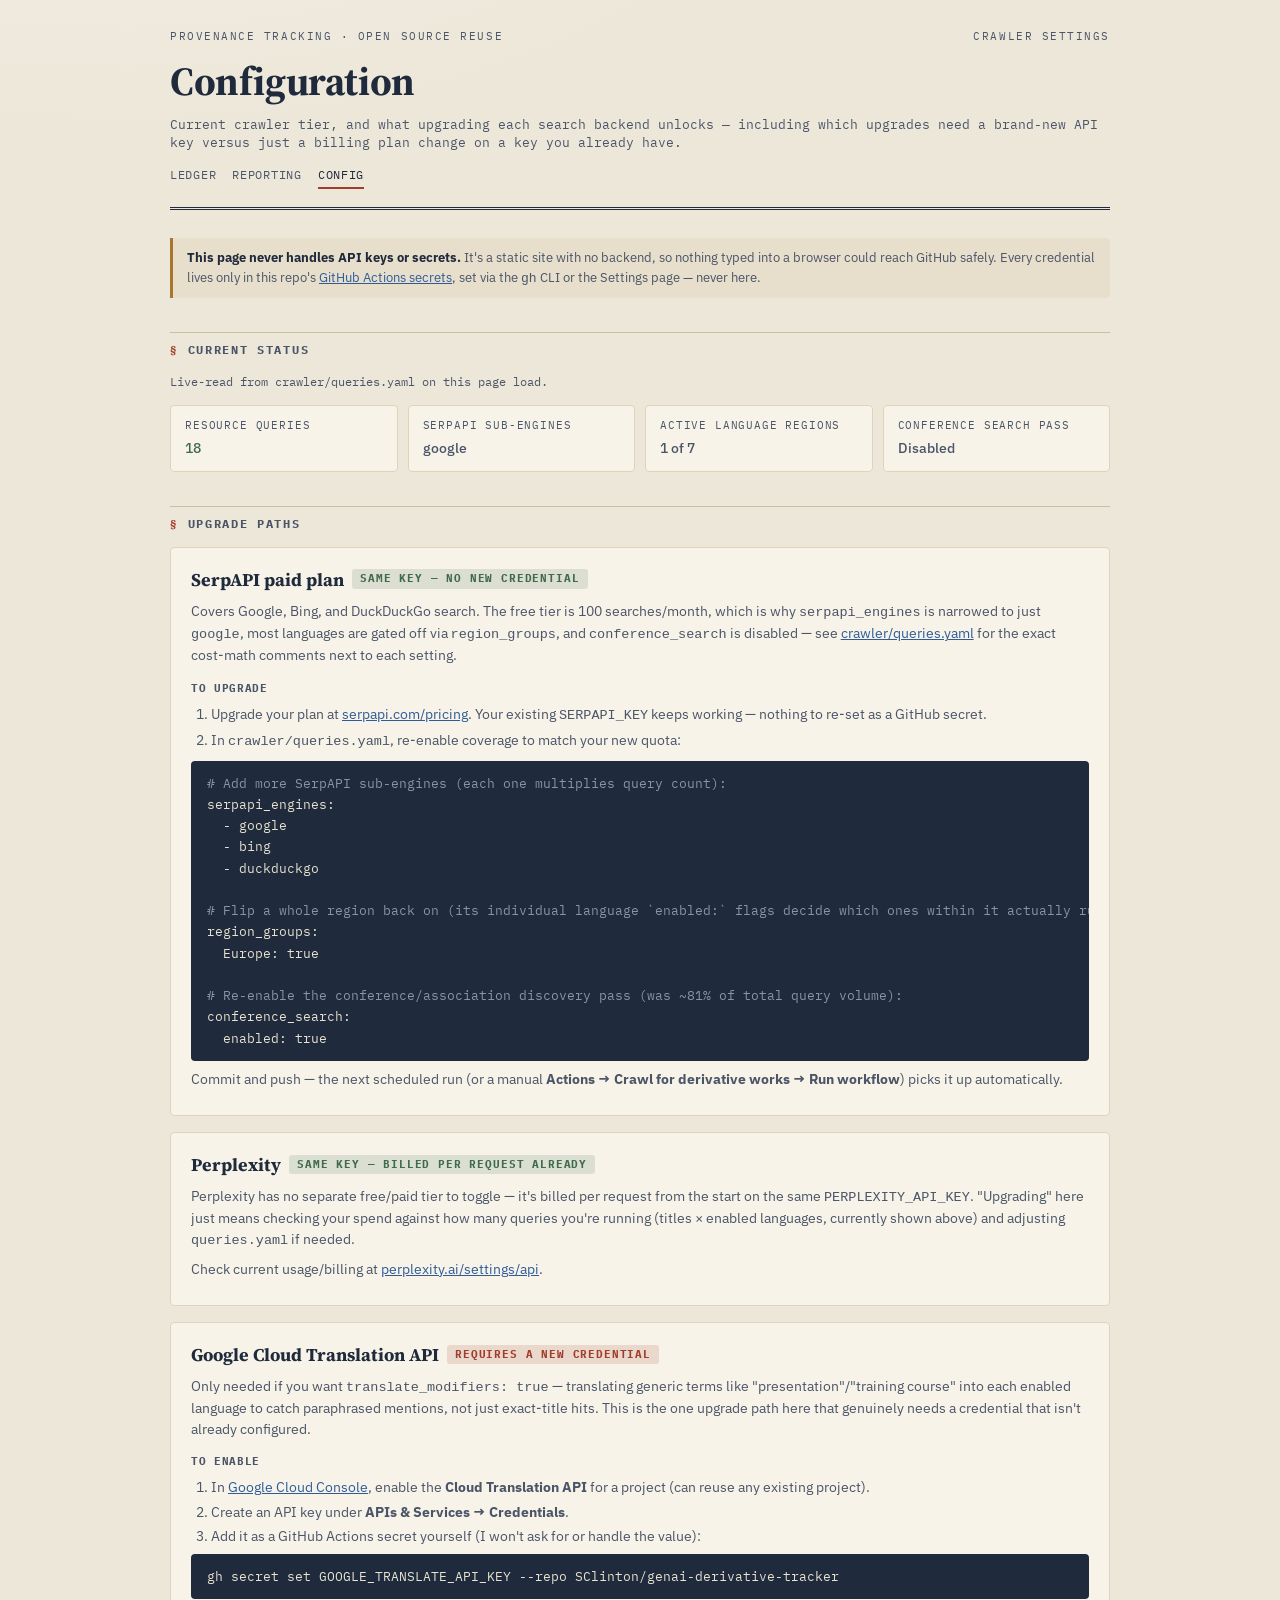
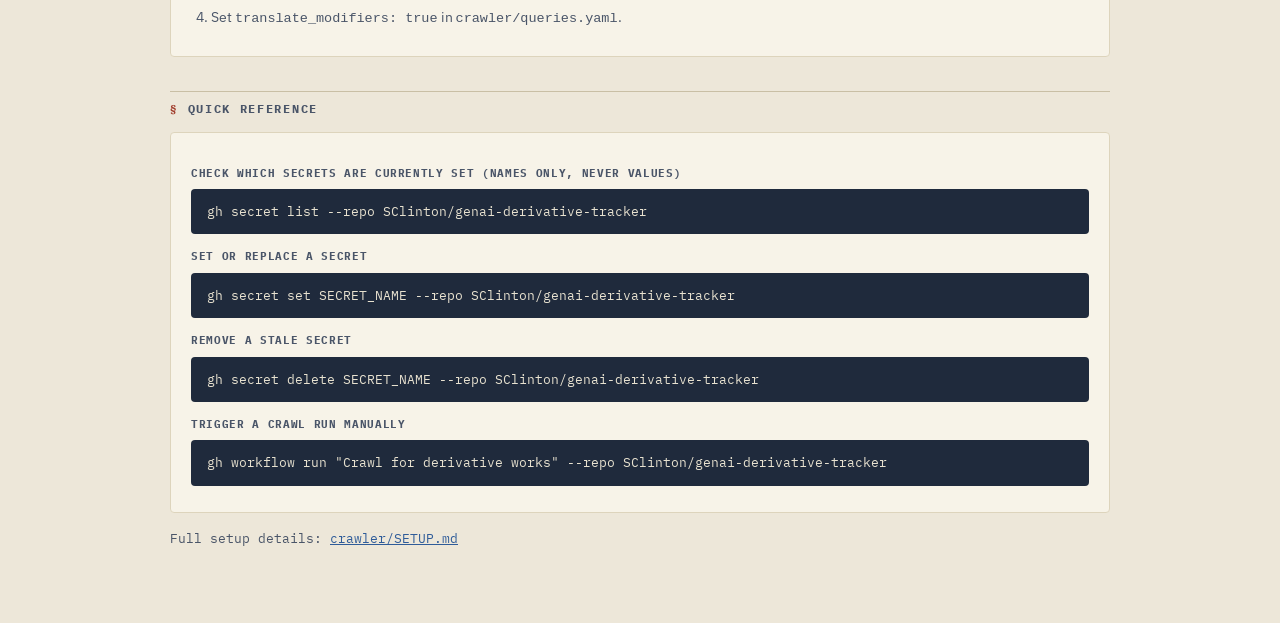
==== config.html @ 6adc6ac3 "Add a Config page: crawler tier status and paid-tier upgrade paths New config.html, linked from the " ====
<!DOCTYPE html>
<html lang="en">
<head>
<meta charset="UTF-8">
<meta name="viewport" content="width=device-width, initial-scale=1.0">
<title>GSP Derivative Works — Configuration</title>
<link rel="preconnect" href="https://fonts.googleapis.com">
<link href="https://fonts.googleapis.com/css2?family=Source+Serif+4:opsz,wght@8..60,400;8..60,600;8..60,700&family=IBM+Plex+Sans:wght@400;500;600&family=IBM+Plex+Mono:wght@400;500;600&display=swap" rel="stylesheet">
<link rel="stylesheet" href="styles.css">
</head>
<body>
<div class="wrap">

  <header class="masthead">
    <div class="masthead-top">
      <span class="case-label">Provenance Tracking &middot; Open Source Reuse</span>
      <span class="case-label">Crawler settings</span>
    </div>
    <h1>Configuration</h1>
    <div class="subtitle">Current crawler tier, and what upgrading each search backend unlocks &mdash; including which upgrades need a brand-new API key versus just a billing plan change on a key you already have.</div>
    <nav class="masthead-nav">
      <a href="index.html">Ledger</a>
      <a href="report.html">Reporting</a>
      <a href="config.html" class="active">Config</a>
    </nav>
  </header>

  <div class="notice">
    <b>This page never handles API keys or secrets.</b> It's a static site with no backend, so
    nothing typed into a browser could reach GitHub safely. Every credential lives only in this
    repo's <a href="https://github.com/SClinton/genai-derivative-tracker/settings/secrets/actions" target="_blank" rel="noopener">GitHub Actions secrets</a>,
    set via the <code>gh</code> CLI or the Settings page &mdash; never here.
  </div>

  <h2 class="section">Current status</h2>
  <div class="count-line" id="statusLine">Reading crawler/queries.yaml&hellip;</div>
  <div class="status-grid" id="statusGrid"></div>

  <h2 class="section">Upgrade paths</h2>

  <div class="upgrade-card">
    <h3>SerpAPI paid plan <span class="badge same-key">Same key &mdash; no new credential</span></h3>
    <p>
      Covers Google, Bing, and DuckDuckGo search. The free tier is 100 searches/month, which is
      why <code>serpapi_engines</code> is narrowed to just <code>google</code>, most languages are
      gated off via <code>region_groups</code>, and <code>conference_search</code> is disabled &mdash;
      see <a href="https://github.com/SClinton/genai-derivative-tracker/blob/main/crawler/queries.yaml" target="_blank" rel="noopener">crawler/queries.yaml</a>
      for the exact cost-math comments next to each setting.
    </p>
    <h4>To upgrade</h4>
    <ol>
      <li>Upgrade your plan at <a href="https://serpapi.com/pricing" target="_blank" rel="noopener">serpapi.com/pricing</a>. Your existing <code>SERPAPI_KEY</code> keeps working &mdash; nothing to re-set as a GitHub secret.</li>
      <li>In <code>crawler/queries.yaml</code>, re-enable coverage to match your new quota:</li>
    </ol>
    <div class="code-block"><span class="comment"># Add more SerpAPI sub-engines (each one multiplies query count):</span>
serpapi_engines:
  - google
  - bing
  - duckduckgo

<span class="comment"># Flip a whole region back on (its individual language `enabled:` flags decide which ones within it actually run):</span>
region_groups:
  Europe: true

<span class="comment"># Re-enable the conference/association discovery pass (was ~81% of total query volume):</span>
conference_search:
  enabled: true</div>
    <p>Commit and push &mdash; the next scheduled run (or a manual <b>Actions → Crawl for derivative works → Run workflow</b>) picks it up automatically.</p>
  </div>

  <div class="upgrade-card">
    <h3>Perplexity <span class="badge same-key">Same key &mdash; billed per request already</span></h3>
    <p>
      Perplexity has no separate free/paid tier to toggle &mdash; it's billed per request from the
      start on the same <code>PERPLEXITY_API_KEY</code>. "Upgrading" here just means checking your
      spend against how many queries you're running (titles &times; enabled languages, currently
      shown above) and adjusting <code>queries.yaml</code> if needed.
    </p>
    <p>Check current usage/billing at <a href="https://www.perplexity.ai/settings/api" target="_blank" rel="noopener">perplexity.ai/settings/api</a>.</p>
  </div>

  <div class="upgrade-card">
    <h3>Google Cloud Translation API <span class="badge new-cred">Requires a new credential</span></h3>
    <p>
      Only needed if you want <code>translate_modifiers: true</code> &mdash; translating generic
      terms like "presentation"/"training course" into each enabled language to catch paraphrased
      mentions, not just exact-title hits. This is the one upgrade path here that genuinely needs
      a credential that isn't already configured.
    </p>
    <h4>To enable</h4>
    <ol>
      <li>In <a href="https://console.cloud.google.com/" target="_blank" rel="noopener">Google Cloud Console</a>, enable the <b>Cloud Translation API</b> for a project (can reuse any existing project).</li>
      <li>Create an API key under <b>APIs &amp; Services &rarr; Credentials</b>.</li>
      <li>Add it as a GitHub Actions secret yourself (I won't ask for or handle the value):</li>
    </ol>
    <div class="code-block">gh secret set GOOGLE_TRANSLATE_API_KEY --repo SClinton/genai-derivative-tracker</div>
    <ol start="4">
      <li>Set <code>translate_modifiers: true</code> in <code>crawler/queries.yaml</code>.</li>
    </ol>
  </div>

  <h2 class="section">Quick reference</h2>
  <div class="upgrade-card">
    <h4>Check which secrets are currently set (names only, never values)</h4>
    <div class="code-block">gh secret list --repo SClinton/genai-derivative-tracker</div>
    <h4>Set or replace a secret</h4>
    <div class="code-block">gh secret set SECRET_NAME --repo SClinton/genai-derivative-tracker</div>
    <h4>Remove a stale secret</h4>
    <div class="code-block">gh secret delete SECRET_NAME --repo SClinton/genai-derivative-tracker</div>
    <h4>Trigger a crawl run manually</h4>
    <div class="code-block">gh workflow run "Crawl for derivative works" --repo SClinton/genai-derivative-tracker</div>
  </div>

  <p class="subtitle">Full setup details: <a href="https://github.com/SClinton/genai-derivative-tracker/blob/main/crawler/SETUP.md" target="_blank" rel="noopener">crawler/SETUP.md</a></p>

</div>

<script>
(function(){
  const statusLine = document.getElementById('statusLine');
  const statusGrid = document.getElementById('statusGrid');

  function item(label, value, on){
    return `<div class="status-item"><div class="label">${label}</div><div class="value ${on ? 'on' : 'off'}">${value}</div></div>`;
  }

  fetch('crawler/queries.yaml', { cache: 'no-store' })
    .then(res => { if(!res.ok) throw new Error('not found'); return res.text(); })
    .then(text => {
      // Lightweight targeted parsing (not a full YAML parser) -- this file's
      // structure is authored by this same project, so a few regexes over
      // known blocks is simpler and more transparent than a YAML dependency.
      // Falls back to a plain message below if any pattern isn't found.
      const engMatch = text.match(/serpapi_engines:\s*\n((?:\s*-\s*\S+\s*\n)+)/);
      const engines = engMatch ? [...engMatch[1].matchAll(/-\s*(\S+)/g)].map(m => m[1]) : null;

      const confMatch = text.match(/conference_search:\s*\n\s*enabled:\s*(true|false)/);
      const confEnabled = confMatch ? confMatch[1] === 'true' : null;

      const regionBlockMatch = text.match(/region_groups:\s*\n((?:[ \t]*(?:"[^"]+"|[\w ]+):[ \t]*(?:true|false)[ \t]*\n)+)/);
      let regions = null;
      if(regionBlockMatch){
        regions = [...regionBlockMatch[1].matchAll(/(?:"([^"]+)"|([\w ]+?)):\s*(true|false)/g)]
          .map(m => ({ name: (m[1] || m[2]).trim(), on: m[3] === 'true' }));
      }

      const queriesBlockMatch = text.match(/\nqueries:\s*\n([\s\S]*?)\n(?:#[- ]|excluded_domains:)/);
      const queryCount = queriesBlockMatch
        ? (queriesBlockMatch[1].match(/^\s*-\s*"/gm) || []).length
        : null;

      if(!engines && confEnabled === null && !regions && queryCount === null){
        throw new Error('no recognizable config blocks found');
      }

      const activeRegions = regions ? regions.filter(r => r.on).length : null;
      const totalRegions = regions ? regions.length : null;

      statusLine.textContent = 'Live-read from crawler/queries.yaml on this page load.';
      statusGrid.innerHTML = [
        queryCount !== null ? item('Resource queries', queryCount, true) : '',
        engines ? item('SerpAPI sub-engines', engines.join(', '), engines.length > 1) : '',
        regions ? item('Active language regions', `${activeRegions} of ${totalRegions}`, activeRegions > 1) : '',
        confEnabled !== null ? item('Conference search pass', confEnabled ? 'Enabled' : 'Disabled', confEnabled) : '',
      ].join('');
    })
    .catch(() => {
      statusLine.innerHTML = 'Could not read live status &mdash; check <a href="https://github.com/SClinton/genai-derivative-tracker/blob/main/crawler/queries.yaml" target="_blank" rel="noopener">crawler/queries.yaml</a> directly.';
      statusGrid.innerHTML = '';
    });
})();
</script>
</body>
</html>
---- styles.css ----
:root{
  --paper: #EDE7D9;
  --card: #F7F3E8;
  --card-edge: #DDD4BC;
  --ink: #1F2A3C;
  --ink-soft: #4A5568;
  --rule: #C9BFA5;
  --stamp-red: #A13D2C;
  --stamp-green: #3F6B4C;
  --stamp-amber: #A9762F;
  --focus: #2F5C99;
}
*{ box-sizing: border-box; }
body{
  margin:0;
  background:
    radial-gradient(1200px 600px at 10% -10%, rgba(255,255,255,0.35), transparent 60%),
    var(--paper);
  color: var(--ink);
  font-family: 'IBM Plex Sans', sans-serif;
  line-height: 1.5;
}
::selection{ background: var(--stamp-amber); color: var(--card); }

a{ color: var(--focus); }

.wrap{ max-width: 980px; margin: 0 auto; padding: 28px 20px 80px; }

/* Masthead */
header.masthead{
  border-bottom: 3px double var(--ink);
  padding-bottom: 18px;
  margin-bottom: 28px;
}
.masthead-top{
  display:flex; justify-content:space-between; align-items:baseline; flex-wrap:wrap; gap:8px;
}
.case-label{
  font-family:'IBM Plex Mono', monospace;
  font-size: 11px; letter-spacing: 0.14em; text-transform: uppercase;
  color: var(--ink-soft);
}
h1{
  font-family:'Source Serif 4', serif;
  font-weight: 700;
  font-size: clamp(28px, 4vw, 40px);
  margin: 6px 0 4px;
  letter-spacing: -0.01em;
}
.subtitle{
  font-family:'IBM Plex Mono', monospace;
  font-size: 12.5px;
  color: var(--ink-soft);
}
.subtitle b{ color: var(--ink); }

.masthead-nav{
  display:flex; gap: 16px; margin-top: 14px;
  font-family:'IBM Plex Mono', monospace; font-size: 12px; letter-spacing: 0.06em; text-transform: uppercase;
}
.masthead-nav a{ color: var(--ink-soft); text-decoration: none; padding-bottom: 3px; border-bottom: 2px solid transparent; }
.masthead-nav a:hover{ color: var(--ink); }
.masthead-nav a.active{ color: var(--ink); border-bottom-color: var(--stamp-red); }

/* Stat tallies */
.tallies{
  display:grid; grid-template-columns: repeat(auto-fit, minmax(120px,1fr));
  gap: 12px; margin: 22px 0 30px;
}
.tally{
  background: var(--card);
  border: 1px solid var(--card-edge);
  border-radius: 3px;
  padding: 12px 14px;
  position: relative;
}
.tally .n{
  font-family:'IBM Plex Mono', monospace;
  font-size: 26px; font-weight: 600;
}
.tally .l{
  font-size: 11px; letter-spacing: 0.08em; text-transform: uppercase;
  color: var(--ink-soft); margin-top: 2px;
}

/* Section headers */
h2.section{
  font-family:'IBM Plex Mono', monospace;
  font-size: 12px; letter-spacing: 0.14em; text-transform: uppercase;
  color: var(--ink-soft);
  border-top: 1px solid var(--rule);
  padding-top: 8px;
  margin: 34px 0 14px;
  display:flex; align-items:center; gap: 10px;
}
h2.section::before{ content: "§"; color: var(--stamp-red); font-family: 'Source Serif 4', serif; font-weight:700; }

/* New entry card */
.entry-form{
  background: var(--card);
  border: 1px solid var(--card-edge);
  border-radius: 4px;
  padding: 20px;
}
.grid2{ display:grid; grid-template-columns: 1fr 1fr; gap: 14px; }
@media (max-width: 640px){ .grid2{ grid-template-columns: 1fr; } }
.field{ margin-bottom: 14px; }
.field label{
  display:block; font-size: 11px; letter-spacing:0.08em; text-transform:uppercase;
  color: var(--ink-soft); margin-bottom: 5px;
}
input, select, textarea{
  width: 100%;
  font-family:'IBM Plex Sans', sans-serif;
  font-size: 14px;
  padding: 9px 10px;
  border: 1px solid var(--rule);
  border-radius: 3px;
  background: #FFFDF8;
  color: var(--ink);
}
textarea{ resize: vertical; min-height: 56px; }
input:focus, select:focus, textarea:focus{
  outline: 2px solid var(--focus); outline-offset: 1px; border-color: var(--focus);
}
.btn{
  font-family:'IBM Plex Mono', monospace;
  font-size: 12.5px; letter-spacing: 0.06em; text-transform: uppercase;
  padding: 10px 18px;
  border-radius: 3px;
  border: 1px solid var(--ink);
  background: var(--ink);
  color: var(--card);
  cursor: pointer;
}
.btn:hover{ background: #33425c; }
.btn.secondary{
  background: transparent; color: var(--ink); border-color: var(--rule);
}
.btn.secondary:hover{ border-color: var(--ink); }
.btn.danger{ border-color: var(--stamp-red); color: var(--stamp-red); background: transparent; }
.btn.danger:hover{ background: var(--stamp-red); color: var(--card); }
.btn:focus-visible{ outline: 3px solid var(--focus); outline-offset: 2px; }

.form-actions{ display:flex; gap: 10px; justify-content:flex-end; margin-top: 6px; }

/* Toolbar */
.toolbar{
  display:flex; gap: 10px; flex-wrap: wrap; align-items: center;
  margin-bottom: 16px;
}
.toolbar input[type=text]{ flex: 1; min-width: 180px; }
.toolbar select{ width: auto; }
.count-line{
  font-family:'IBM Plex Mono', monospace; font-size: 12px; color: var(--ink-soft);
  margin-bottom: 14px;
}

/* Ledger entries */
.ledger{ display: flex; flex-direction: column; gap: 12px; }
.card{
  background: var(--card);
  border: 1px solid var(--card-edge);
  border-radius: 4px;
  padding: 16px 18px;
  position: relative;
}
.card-top{ display:flex; justify-content:space-between; align-items:flex-start; gap: 12px; flex-wrap: wrap;}
.card-id{
  font-family:'IBM Plex Mono', monospace; font-size: 11px; color: var(--ink-soft);
  letter-spacing: 0.06em;
}
.card-title{
  font-family:'Source Serif 4', serif; font-weight: 600; font-size: 18px;
  margin: 3px 0 6px;
}
.meta-row{
  display:flex; flex-wrap: wrap; gap: 8px 16px;
  font-size: 12.5px; color: var(--ink-soft);
  margin-bottom: 8px;
}
.meta-row span b{ color: var(--ink); font-weight: 500; }
.notes{ font-size: 13.5px; color: var(--ink); margin-top: 6px; }
.card-actions{ display:flex; gap: 8px; margin-top: 12px; }
.card-actions .btn{ padding: 6px 12px; font-size: 11px; }

.stamp{
  font-family:'IBM Plex Mono', monospace;
  font-size: 10.5px; font-weight: 600; letter-spacing: 0.1em; text-transform: uppercase;
  padding: 4px 10px;
  border: 2px solid currentColor;
  border-radius: 3px;
  transform: rotate(-2deg);
  display: inline-block;
  white-space: nowrap;
}
.stamp.attributed{ color: var(--stamp-green); }
.stamp.unattributed{ color: var(--stamp-red); }
.stamp.unclear{ color: var(--stamp-amber); }

.type-tag{
  font-family:'IBM Plex Mono', monospace; font-size: 11px;
  background: var(--paper); border: 1px solid var(--rule);
  padding: 2px 8px; border-radius: 10px; color: var(--ink-soft);
}

.card.candidate{ border-style: dashed; border-color: var(--stamp-amber); }
.candidate-tag{
  font-family:'IBM Plex Mono', monospace; font-size: 10.5px; letter-spacing: 0.08em; text-transform: uppercase;
  color: var(--stamp-amber); border: 1px solid var(--stamp-amber); border-radius: 10px;
  padding: 2px 8px;
}
.snippet{ font-size: 13px; color: var(--ink-soft); margin-top: 6px; font-style: italic; }

.empty{
  text-align:center; padding: 50px 20px; color: var(--ink-soft);
  border: 1px dashed var(--rule); border-radius: 4px;
}
.empty .big{ font-family:'Source Serif 4', serif; font-size: 20px; color: var(--ink); margin-bottom: 6px;}

footer.util{
  margin-top: 40px; padding-top: 16px; border-top: 1px solid var(--rule);
  display:flex; justify-content: space-between; flex-wrap:wrap; gap: 10px;
  font-family:'IBM Plex Mono', monospace; font-size: 11px; color: var(--ink-soft);
}
footer.util .btn{ padding: 6px 12px; font-size: 11px; }

/* --- Report page --- */

.date-range{
  display:flex; gap: 14px; flex-wrap: wrap; align-items: flex-end;
  background: var(--card); border: 1px solid var(--card-edge); border-radius: 4px;
  padding: 16px 18px; margin-bottom: 22px;
}
.date-range .field{ margin-bottom: 0; min-width: 160px; }
.date-range .presets{ display:flex; gap: 6px; flex-wrap: wrap; margin-left: auto; align-self: center; }
.date-range .presets .btn{ padding: 7px 12px; font-size: 11px; }

.channel-report{
  background: var(--card); border: 1px solid var(--card-edge); border-radius: 4px;
  padding: 18px 20px; margin-bottom: 10px;
}
.channel-row{
  display:grid; grid-template-columns: 160px 1fr 48px; align-items:center; gap: 12px;
  padding: 8px 0; border-bottom: 1px solid var(--rule);
}
.channel-row:last-child{ border-bottom: none; }
.channel-name{
  font-family:'IBM Plex Mono', monospace; font-size: 12.5px; color: var(--ink);
  white-space: nowrap; overflow: hidden; text-overflow: ellipsis;
}
.channel-bar-track{ background: var(--paper); border-radius: 3px; height: 14px; overflow: hidden; }
.channel-bar-fill{ background: var(--stamp-red); height: 100%; border-radius: 3px 0 0 3px; }
.channel-count{
  font-family:'IBM Plex Mono', monospace; font-size: 13px; font-weight: 600; text-align: right;
}

.report-table-wrap{
  background: var(--card); border: 1px solid var(--card-edge); border-radius: 4px;
  overflow-x: auto;
}
table.report-table{
  width: 100%; border-collapse: collapse; font-size: 13.5px; min-width: 640px;
}
table.report-table th, table.report-table td{
  text-align: left; padding: 10px 14px; border-bottom: 1px solid var(--rule);
  vertical-align: top;
}
table.report-table th{
  font-family:'IBM Plex Mono', monospace; font-size: 11px; letter-spacing: 0.06em; text-transform: uppercase;
  color: var(--ink-soft); background: var(--paper); position: sticky; top: 0;
  cursor: pointer; user-select: none; white-space: nowrap;
}
table.report-table th:hover{ color: var(--ink); }
table.report-table th.sorted::after{ content: " " attr(data-dir); color: var(--stamp-red); }
table.report-table tbody tr:hover{ background: rgba(169,118,47,0.06); }
table.report-table tbody tr:last-child td{ border-bottom: none; }
table.report-table td.title-cell{ font-weight: 500; max-width: 280px; }
table.report-table td.link-cell a{ font-family:'IBM Plex Mono', monospace; font-size: 12px; }

/* Config page */
.upgrade-card{
  background: var(--card); border: 1px solid var(--card-edge); border-radius: 4px;
  padding: 18px 20px; margin-bottom: 16px;
}
.upgrade-card h3{
  font-family:'Source Serif 4', serif; font-size: 18px; margin: 0 0 4px; display:flex; align-items:center; flex-wrap:wrap; gap:8px;
}
.badge{
  display:inline-block; font-family:'IBM Plex Mono', monospace; font-size: 10.5px;
  letter-spacing: 0.08em; text-transform: uppercase; padding: 2px 8px; border-radius: 3px;
}
.badge.same-key{ background: rgba(63,107,76,0.15); color: var(--stamp-green); }
.badge.new-cred{ background: rgba(161,61,44,0.15); color: var(--stamp-red); }
.upgrade-card > p{ font-size: 13.5px; color: var(--ink-soft); margin: 8px 0; }
.upgrade-card ol, .upgrade-card ul{ font-size: 13.5px; color: var(--ink-soft); padding-left: 20px; margin: 8px 0; }
.upgrade-card ol li, .upgrade-card ul li{ margin-bottom: 4px; }
.upgrade-card h4{ font-family:'IBM Plex Mono', monospace; font-size: 11px; letter-spacing:0.06em; text-transform:uppercase; color: var(--ink-soft); margin: 14px 0 4px; }

.code-block{
  background: var(--ink); color: #E8E2D0; font-family:'IBM Plex Mono', monospace;
  font-size: 12.5px; padding: 12px 16px; border-radius: 4px; overflow-x: auto;
  margin: 8px 0; line-height: 1.7; white-space: pre;
}
.code-block .comment{ color: #8A94A8; }

.status-grid{
  display:grid; grid-template-columns: repeat(auto-fit, minmax(190px, 1fr)); gap: 10px;
  margin-bottom: 8px;
}
.status-item{
  background: var(--card); border: 1px solid var(--card-edge); border-radius: 4px;
  padding: 12px 14px;
}
.status-item .label{
  font-family:'IBM Plex Mono', monospace; font-size: 10.5px; letter-spacing: 0.08em;
  text-transform: uppercase; color: var(--ink-soft); margin-bottom: 4px;
}
.status-item .value{ font-size: 14px; font-weight: 500; }
.status-item .value.on{ color: var(--stamp-green); }
.status-item .value.off{ color: var(--ink-soft); }

.notice{
  border-left: 3px solid var(--stamp-amber); background: rgba(169,118,47,0.08);
  padding: 10px 14px; font-size: 13px; color: var(--ink-soft); margin-bottom: 20px; border-radius: 0 4px 4px 0;
}
.notice b{ color: var(--ink); }

@media (prefers-reduced-motion: reduce){ *{ transition: none !important; } }
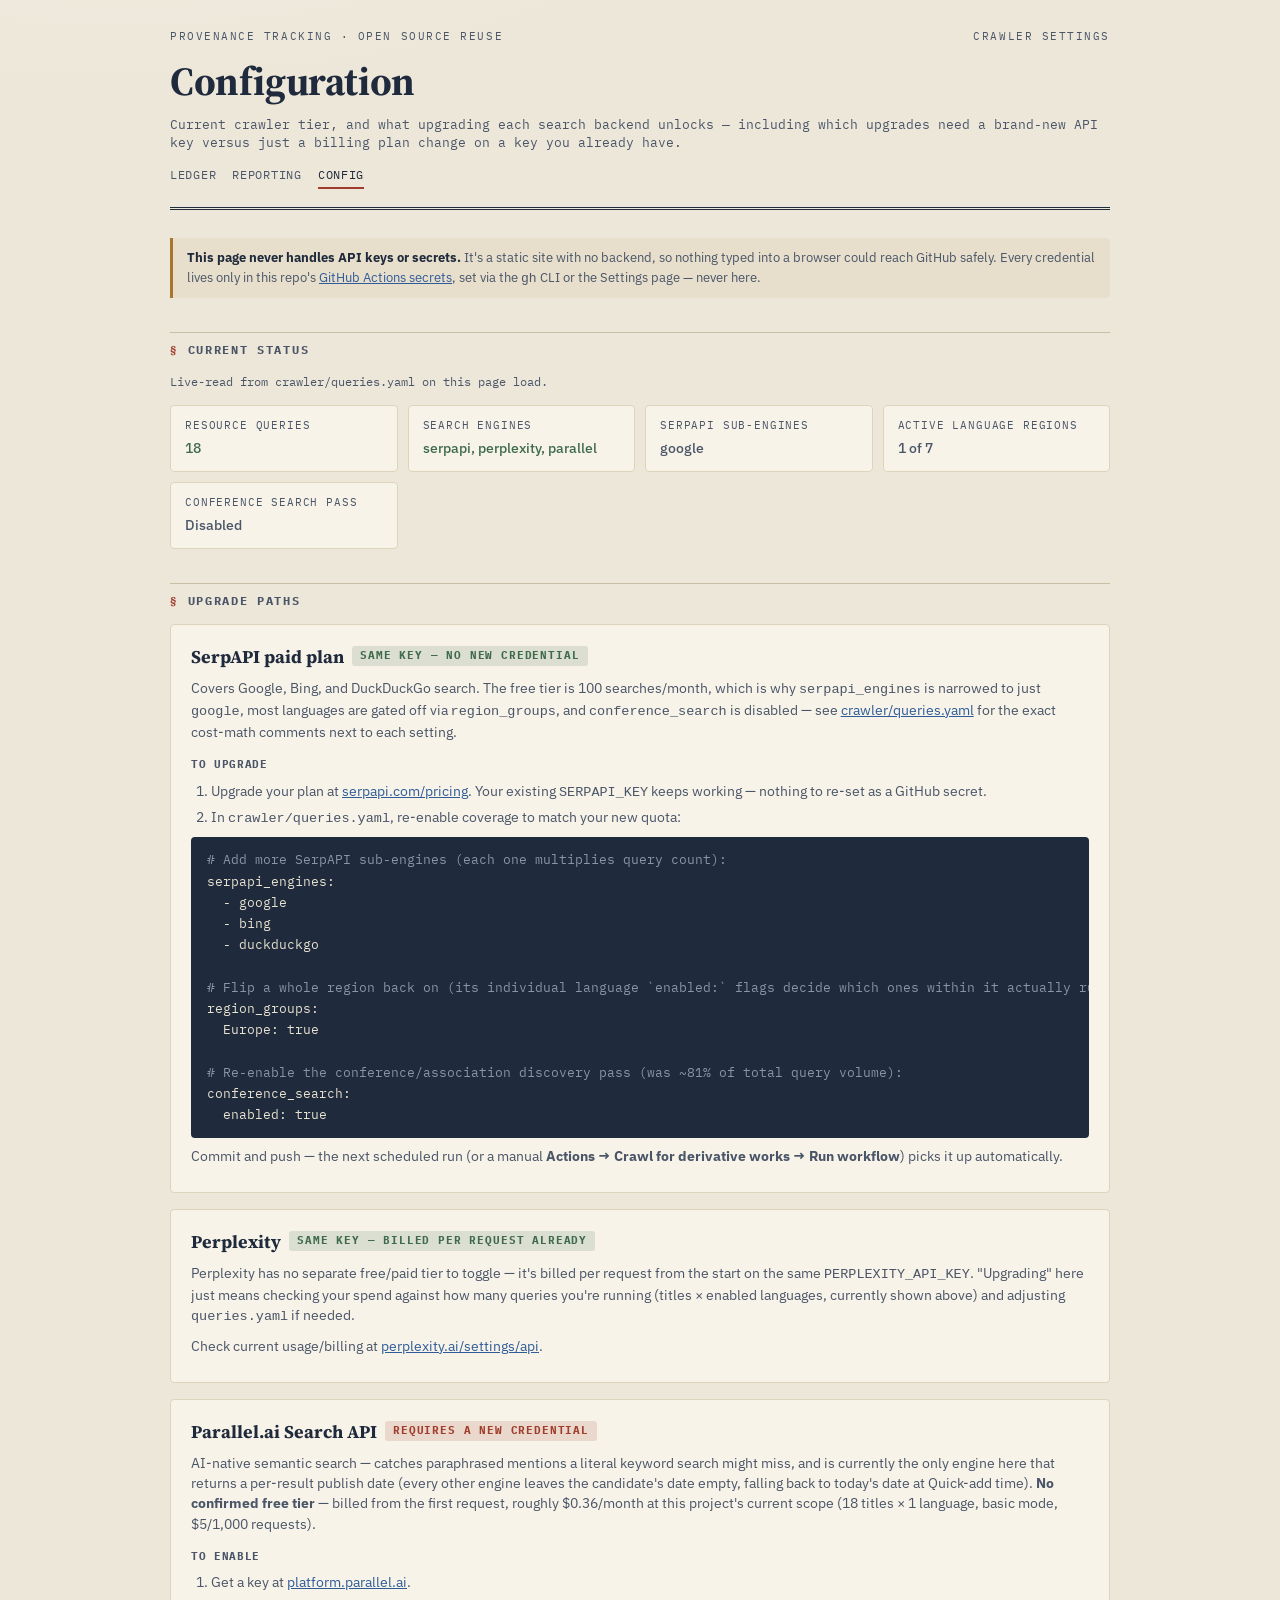
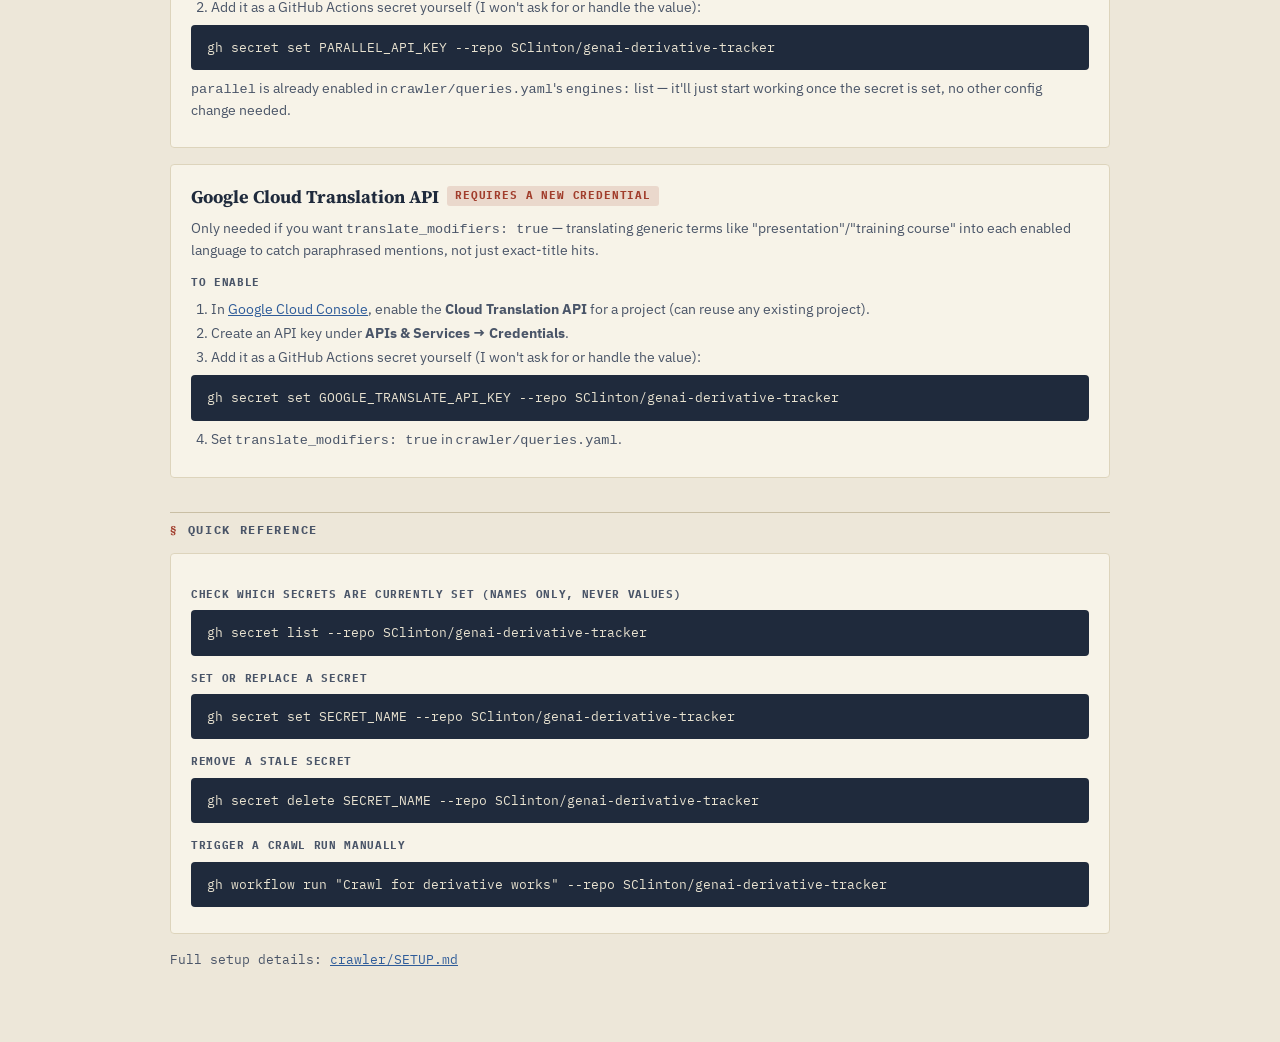
==== commit f60f8235: "Add Parallel.ai search engine; wire up real publish dates New crawler/engines.py search_parallel(), " ====
--- a/config.html
+++ b/config.html
@@ -80,12 +80,30 @@
   </div>
 
   <div class="upgrade-card">
+    <h3>Parallel.ai Search API <span class="badge new-cred">Requires a new credential</span></h3>
+    <p>
+      AI-native semantic search &mdash; catches paraphrased mentions a literal keyword search
+      might miss, and is currently the only engine here that returns a per-result publish date
+      (every other engine leaves the candidate's date empty, falling back to today's date at
+      Quick-add time). <b>No confirmed free tier</b> &mdash; billed from the first request,
+      roughly $0.36/month at this project's current scope (18 titles &times; 1 language, basic
+      mode, $5/1,000 requests).
+    </p>
+    <h4>To enable</h4>
+    <ol>
+      <li>Get a key at <a href="https://platform.parallel.ai" target="_blank" rel="noopener">platform.parallel.ai</a>.</li>
+      <li>Add it as a GitHub Actions secret yourself (I won't ask for or handle the value):</li>
+    </ol>
+    <div class="code-block">gh secret set PARALLEL_API_KEY --repo SClinton/genai-derivative-tracker</div>
+    <p><code>parallel</code> is already enabled in <code>crawler/queries.yaml</code>'s <code>engines:</code> list &mdash; it'll just start working once the secret is set, no other config change needed.</p>
+  </div>
+
+  <div class="upgrade-card">
     <h3>Google Cloud Translation API <span class="badge new-cred">Requires a new credential</span></h3>
     <p>
       Only needed if you want <code>translate_modifiers: true</code> &mdash; translating generic
       terms like "presentation"/"training course" into each enabled language to catch paraphrased
-      mentions, not just exact-title hits. This is the one upgrade path here that genuinely needs
-      a credential that isn't already configured.
+      mentions, not just exact-title hits.
     </p>
     <h4>To enable</h4>
     <ol>
@@ -131,7 +149,14 @@
       // structure is authored by this same project, so a few regexes over
       // known blocks is simpler and more transparent than a YAML dependency.
       // Falls back to a plain message below if any pattern isn't found.
-      const engMatch = text.match(/serpapi_engines:\s*\n((?:\s*-\s*\S+\s*\n)+)/);
+      // Anchored to column 0 (^ + m flag) since conference_search/
+      // video_search/training_platform_search each have their own INDENTED
+      // engines:/serpapi_engines: keys -- an unanchored match could grab
+      // one of those instead of the real top-level list.
+      const topEnginesMatch = text.match(/^engines:\s*\n((?:\s*-\s*\S+\s*\n)+)/m);
+      const topEngines = topEnginesMatch ? [...topEnginesMatch[1].matchAll(/-\s*(\S+)/g)].map(m => m[1]) : null;
+
+      const engMatch = text.match(/^serpapi_engines:\s*\n((?:\s*-\s*\S+\s*\n)+)/m);
       const engines = engMatch ? [...engMatch[1].matchAll(/-\s*(\S+)/g)].map(m => m[1]) : null;
 
       const confMatch = text.match(/conference_search:\s*\n\s*enabled:\s*(true|false)/);
@@ -149,7 +174,7 @@
         ? (queriesBlockMatch[1].match(/^\s*-\s*"/gm) || []).length
         : null;
 
-      if(!engines && confEnabled === null && !regions && queryCount === null){
+      if(!topEngines && !engines && confEnabled === null && !regions && queryCount === null){
         throw new Error('no recognizable config blocks found');
       }
 
@@ -159,6 +184,7 @@
       statusLine.textContent = 'Live-read from crawler/queries.yaml on this page load.';
       statusGrid.innerHTML = [
         queryCount !== null ? item('Resource queries', queryCount, true) : '',
+        topEngines ? item('Search engines', topEngines.join(', '), topEngines.length > 1) : '',
         engines ? item('SerpAPI sub-engines', engines.join(', '), engines.length > 1) : '',
         regions ? item('Active language regions', `${activeRegions} of ${totalRegions}`, activeRegions > 1) : '',
         confEnabled !== null ? item('Conference search pass', confEnabled ? 'Enabled' : 'Disabled', confEnabled) : '',
--- a/styles.css
+++ b/styles.css
@@ -166,6 +166,22 @@
   position: relative;
 }
 .card-top{ display:flex; justify-content:space-between; align-items:flex-start; gap: 12px; flex-wrap: wrap;}
+.card-top-left{ display:flex; align-items:flex-start; gap: 10px; min-width: 0; }
+.select-check{ display:flex; align-items:center; padding-top: 3px; cursor: pointer; }
+.select-check input[type=checkbox]{ width: 16px; height: 16px; cursor: pointer; accent-color: var(--stamp-red); }
+
+.bulk-toolbar{
+  display:flex; align-items:center; gap: 16px; flex-wrap: wrap;
+  background: var(--card); border: 1px solid var(--card-edge); border-radius: 4px;
+  padding: 10px 14px; margin-bottom: 12px;
+  font-family:'IBM Plex Mono', monospace; font-size: 12px;
+}
+.bulk-toolbar label{ display:flex; align-items:center; gap: 6px; cursor: pointer; color: var(--ink-soft); }
+.bulk-toolbar label input[type=checkbox]{ width: 15px; height: 15px; cursor: pointer; accent-color: var(--stamp-red); }
+.bulk-toolbar .bulk-count{ color: var(--ink-soft); }
+.bulk-toolbar .bulk-actions{ display:flex; gap: 8px; margin-left: auto; flex-wrap: wrap; }
+.bulk-toolbar .bulk-actions .btn{ padding: 6px 12px; font-size: 11px; }
+.bulk-toolbar .bulk-actions .btn:disabled{ opacity: 0.4; cursor: not-allowed; }
 .card-id{
   font-family:'IBM Plex Mono', monospace; font-size: 11px; color: var(--ink-soft);
   letter-spacing: 0.06em;
@@ -181,7 +197,7 @@
 }
 .meta-row span b{ color: var(--ink); font-weight: 500; }
 .notes{ font-size: 13.5px; color: var(--ink); margin-top: 6px; }
-.card-actions{ display:flex; gap: 8px; margin-top: 12px; }
+.card-actions{ display:flex; gap: 8px; margin-top: 12px; flex-wrap: wrap; }
 .card-actions .btn{ padding: 6px 12px; font-size: 11px; }
 
 .stamp{
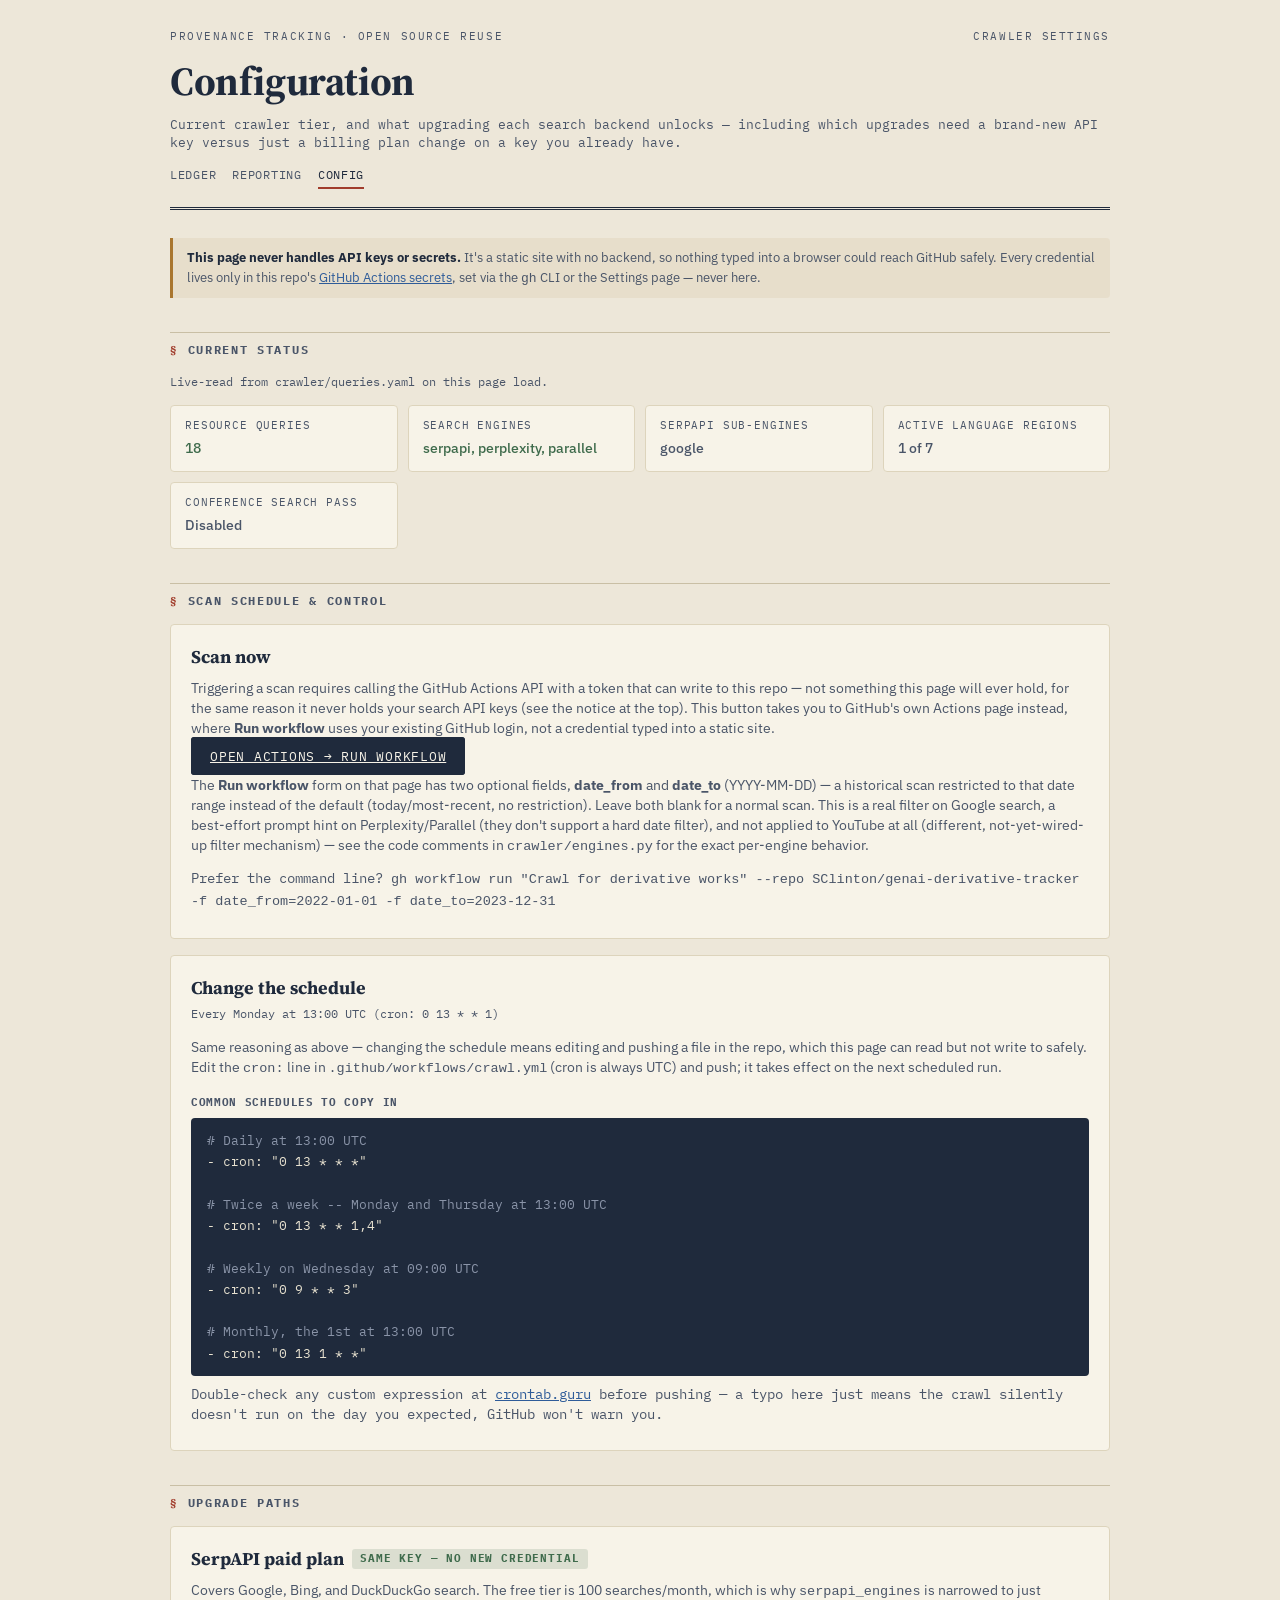
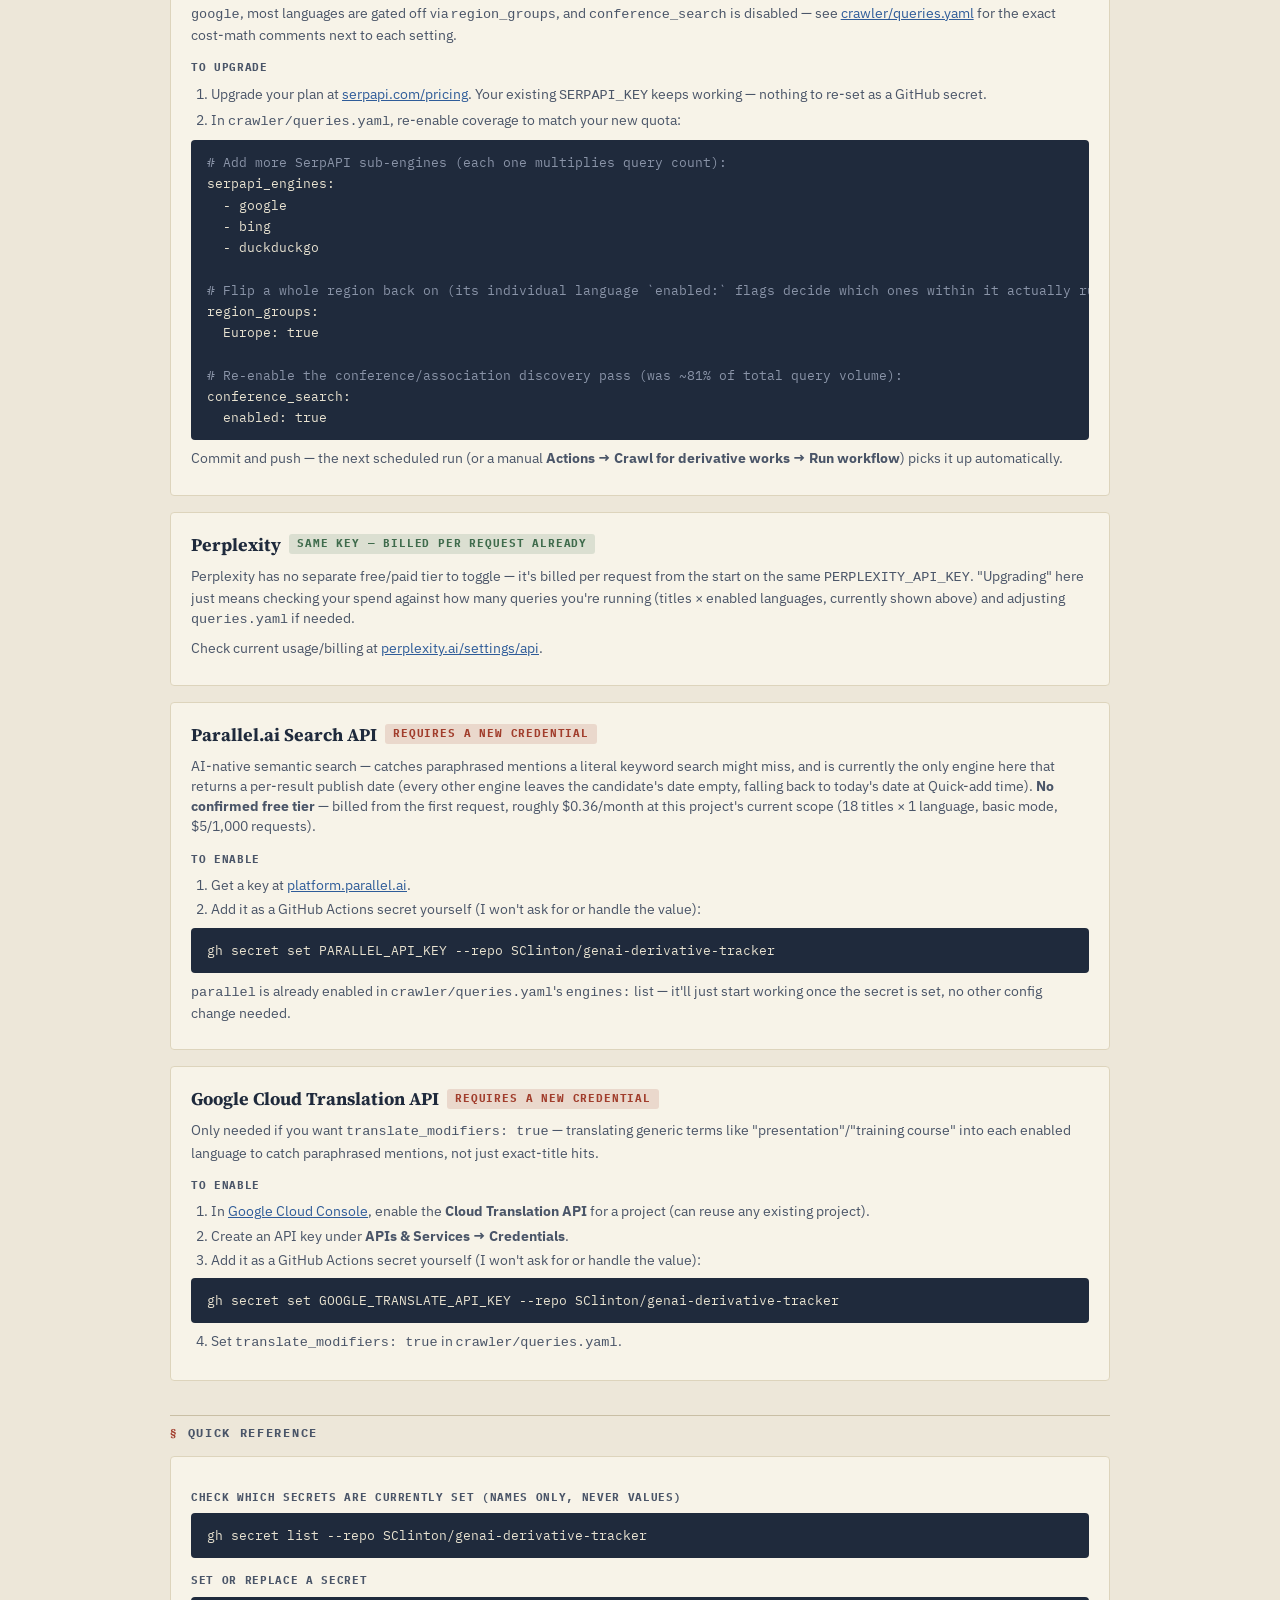
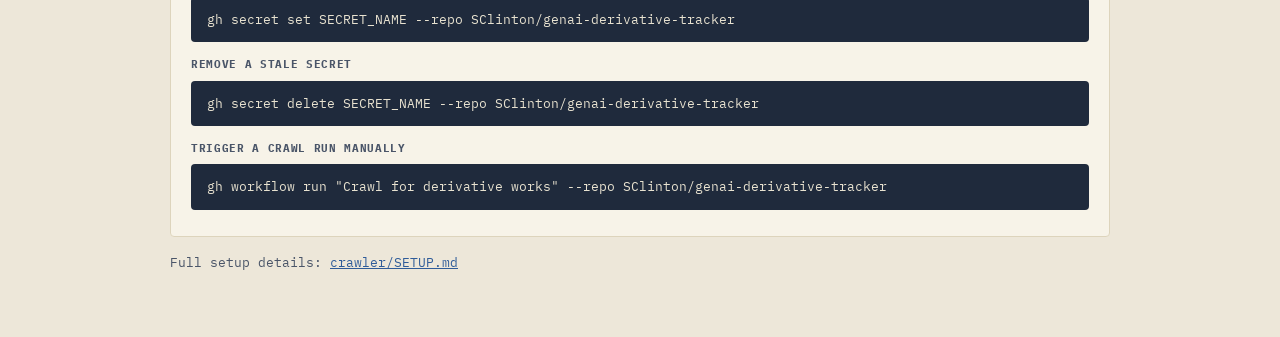
==== commit 66e7cb4d: "Add scan schedule/control cards and historical date-range scanning Config page additions (both honor" ====
--- a/config.html
+++ b/config.html
@@ -36,6 +36,56 @@
   <div class="count-line" id="statusLine">Reading crawler/queries.yaml&hellip;</div>
   <div class="status-grid" id="statusGrid"></div>
 
+  <h2 class="section">Scan schedule &amp; control</h2>
+
+  <div class="upgrade-card">
+    <h3>Scan now</h3>
+    <p>
+      Triggering a scan requires calling the GitHub Actions API with a token that can write to
+      this repo &mdash; not something this page will ever hold, for the same reason it never
+      holds your search API keys (see the notice at the top). This button takes you to GitHub's
+      own Actions page instead, where <b>Run workflow</b> uses your existing GitHub login, not a
+      credential typed into a static site.
+    </p>
+    <p>
+      <a class="btn" href="https://github.com/SClinton/genai-derivative-tracker/actions/workflows/crawl.yml" target="_blank" rel="noopener">Open Actions &rarr; Run workflow</a>
+    </p>
+    <p>
+      The <b>Run workflow</b> form on that page has two optional fields, <b>date_from</b> and
+      <b>date_to</b> (YYYY-MM-DD) &mdash; a historical scan restricted to that date range instead
+      of the default (today/most-recent, no restriction). Leave both blank for a normal scan.
+      This is a real filter on Google search, a best-effort prompt hint on Perplexity/Parallel
+      (they don't support a hard date filter), and not applied to YouTube at all (different,
+      not-yet-wired-up filter mechanism) &mdash; see the code comments in
+      <code>crawler/engines.py</code> for the exact per-engine behavior.
+    </p>
+    <p class="subtitle" style="margin-top:10px;">Prefer the command line? <code>gh workflow run "Crawl for derivative works" --repo SClinton/genai-derivative-tracker -f date_from=2022-01-01 -f date_to=2023-12-31</code></p>
+  </div>
+
+  <div class="upgrade-card">
+    <h3>Change the schedule</h3>
+    <div class="count-line" id="scheduleLine">Reading .github/workflows/crawl.yml&hellip;</div>
+    <p>
+      Same reasoning as above &mdash; changing the schedule means editing and pushing a file in
+      the repo, which this page can read but not write to safely. Edit the <code>cron:</code>
+      line in <code>.github/workflows/crawl.yml</code> (cron is always UTC) and push; it takes
+      effect on the next scheduled run.
+    </p>
+    <h4>Common schedules to copy in</h4>
+    <div class="code-block"><span class="comment"># Daily at 13:00 UTC</span>
+- cron: "0 13 * * *"
+
+<span class="comment"># Twice a week -- Monday and Thursday at 13:00 UTC</span>
+- cron: "0 13 * * 1,4"
+
+<span class="comment"># Weekly on Wednesday at 09:00 UTC</span>
+- cron: "0 9 * * 3"
+
+<span class="comment"># Monthly, the 1st at 13:00 UTC</span>
+- cron: "0 13 1 * *"</div>
+    <p class="subtitle">Double-check any custom expression at <a href="https://crontab.guru" target="_blank" rel="noopener">crontab.guru</a> before pushing &mdash; a typo here just means the crawl silently doesn't run on the day you expected, GitHub won't warn you.</p>
+  </div>
+
   <h2 class="section">Upgrade paths</h2>
 
   <div class="upgrade-card">
@@ -194,6 +244,51 @@
       statusLine.innerHTML = 'Could not read live status &mdash; check <a href="https://github.com/SClinton/genai-derivative-tracker/blob/main/crawler/queries.yaml" target="_blank" rel="noopener">crawler/queries.yaml</a> directly.';
       statusGrid.innerHTML = '';
     });
+
+  // ---- Schedule card: live-parsed from the workflow's cron line ----
+  const scheduleLine = document.getElementById('scheduleLine');
+  const DAYS = ['Sunday', 'Monday', 'Tuesday', 'Wednesday', 'Thursday', 'Friday', 'Saturday'];
+
+  // Best-effort cron -> plain English for the common preset shapes this
+  // page suggests below. Deliberately narrow: returns null (falls back to
+  // showing the raw cron string, never a wrong guess) for anything with
+  // ranges, steps, or other syntax it doesn't recognize -- see the tests
+  // this was verified against before shipping.
+  function describeCron(expr){
+    const parts = expr.trim().split(/\s+/);
+    if(parts.length !== 5) return null;
+    const [min, hour, dom, month, dow] = parts;
+    if(!/^\d{1,2}$/.test(min) || !/^\d{1,2}$/.test(hour)) return null;
+    const time = `${hour.padStart(2,'0')}:${min.padStart(2,'0')} UTC`;
+
+    if(dom === '*' && month === '*' && dow === '*'){
+      return `Every day at ${time}`;
+    }
+    if(dom === '*' && month === '*' && /^\d(,\d)*$/.test(dow)){
+      const days = dow.split(',').map(d => DAYS[parseInt(d, 10)]).filter(Boolean);
+      if(days.length !== dow.split(',').length) return null;
+      return `Every ${days.join(', ')} at ${time}`;
+    }
+    if(/^\d{1,2}$/.test(dom) && month === '*' && dow === '*'){
+      return `On day ${dom} of each month at ${time}`;
+    }
+    return null;
+  }
+
+  fetch('.github/workflows/crawl.yml', { cache: 'no-store' })
+    .then(res => { if(!res.ok) throw new Error('not found'); return res.text(); })
+    .then(text => {
+      const m = text.match(/-\s*cron:\s*"([^"]+)"/);
+      if(!m) throw new Error('no cron line found');
+      const raw = m[1];
+      const friendly = describeCron(raw);
+      scheduleLine.textContent = friendly
+        ? `${friendly}  (cron: ${raw})`
+        : `Custom schedule (cron: ${raw}) -- check crontab.guru for what this means.`;
+    })
+    .catch(() => {
+      scheduleLine.innerHTML = 'Could not read the live schedule &mdash; check <a href="https://github.com/SClinton/genai-derivative-tracker/blob/main/.github/workflows/crawl.yml" target="_blank" rel="noopener">.github/workflows/crawl.yml</a> directly.';
+    });
 })();
 </script>
 </body>
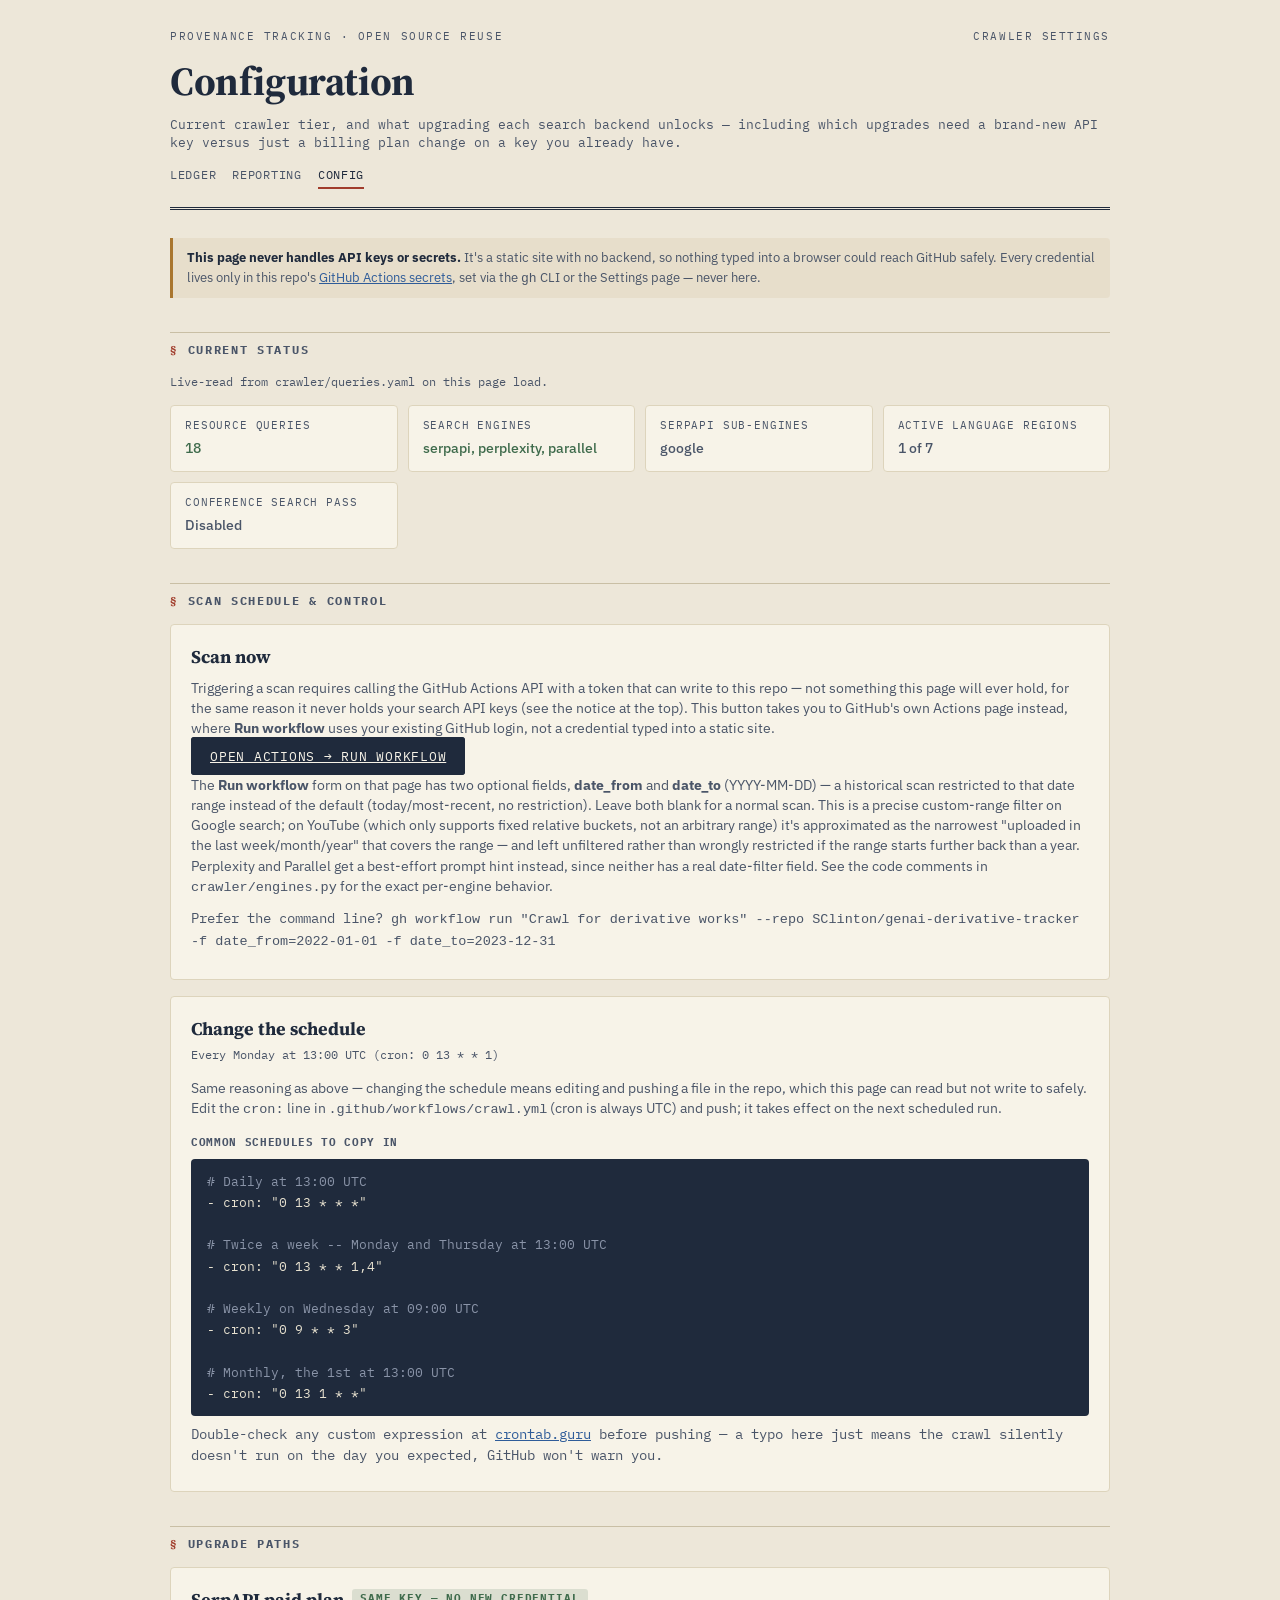
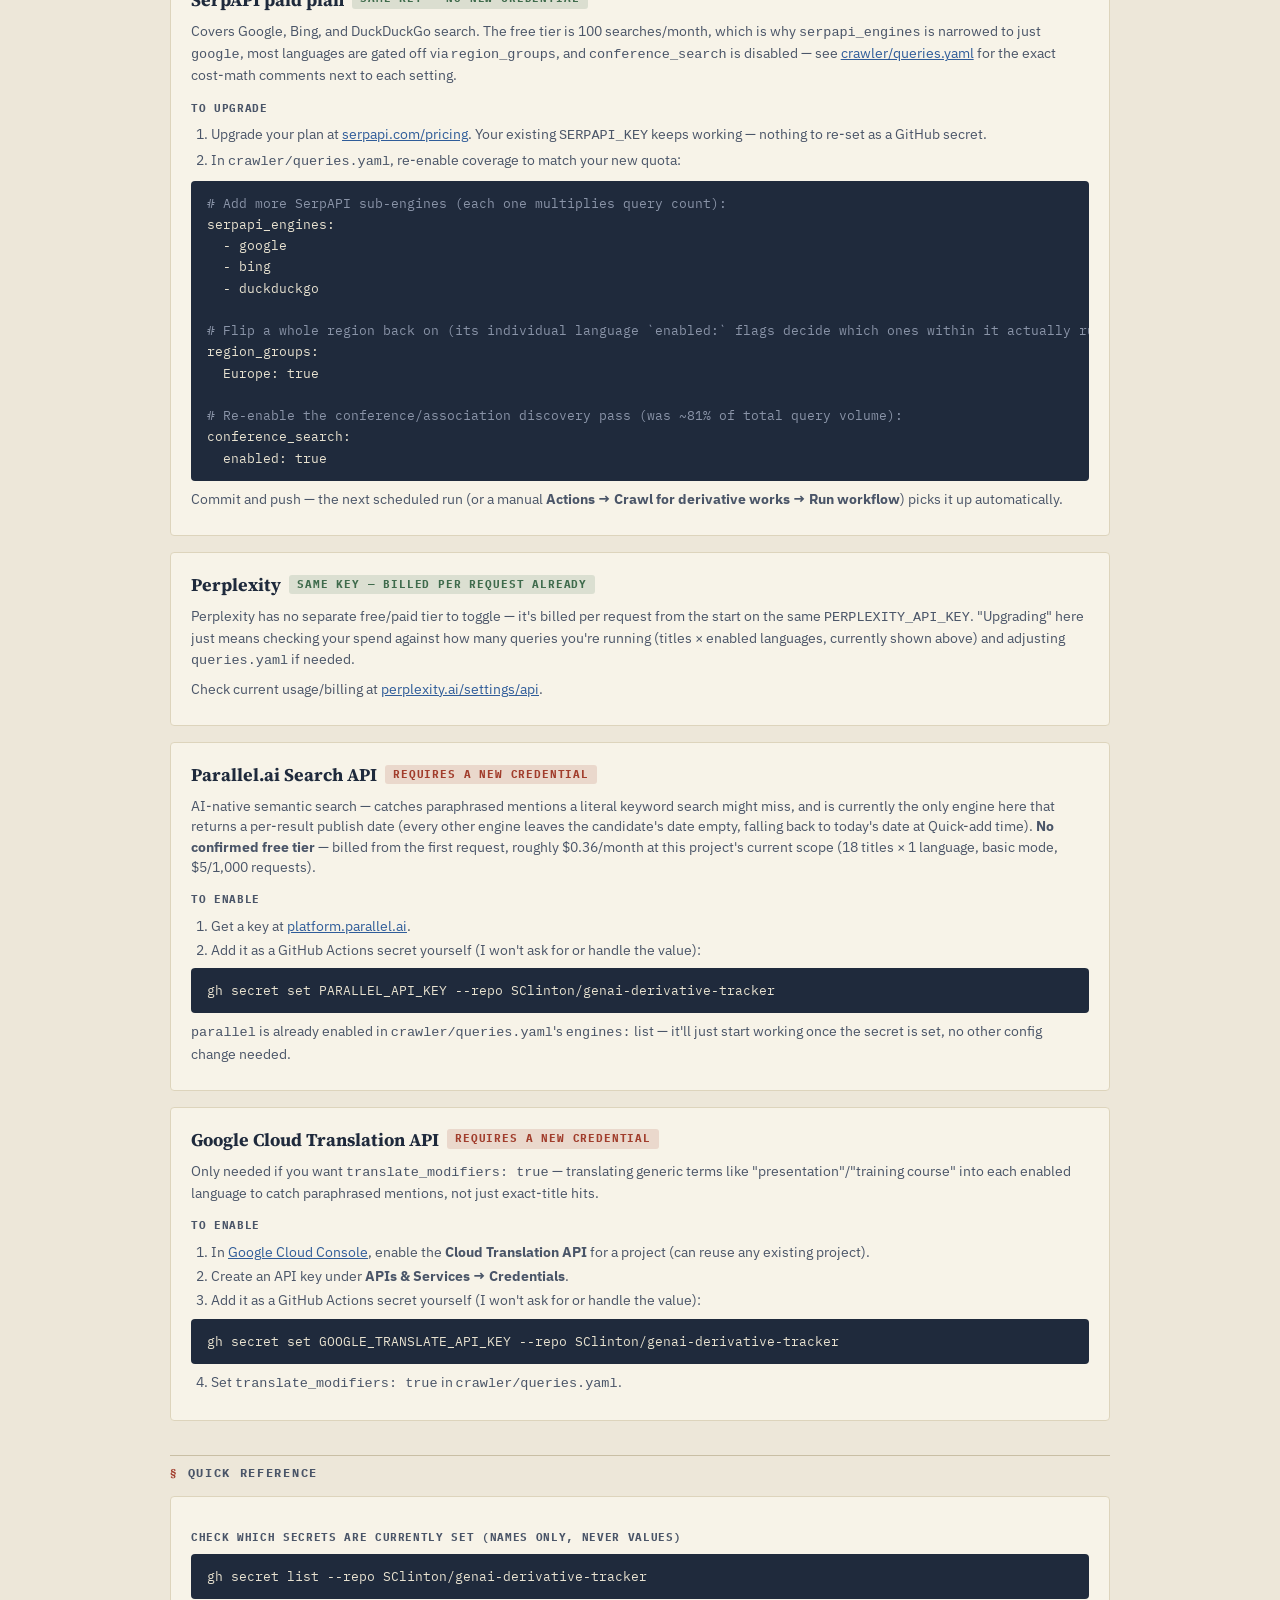
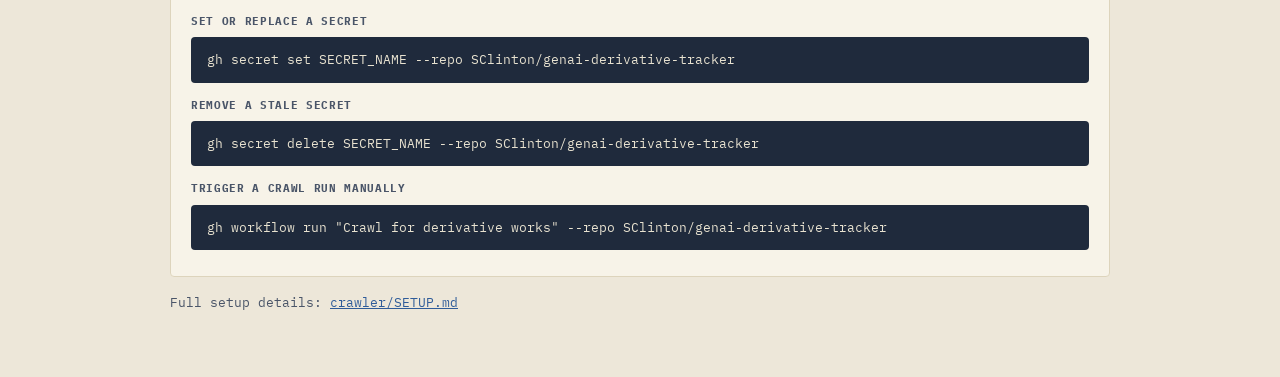
==== commit 2f27ff6a: "Add CSV ledger export; implement YouTube historical date filtering CSV export: new "Export CSV" butt" ====
--- a/config.html
+++ b/config.html
@@ -54,10 +54,12 @@
       The <b>Run workflow</b> form on that page has two optional fields, <b>date_from</b> and
       <b>date_to</b> (YYYY-MM-DD) &mdash; a historical scan restricted to that date range instead
       of the default (today/most-recent, no restriction). Leave both blank for a normal scan.
-      This is a real filter on Google search, a best-effort prompt hint on Perplexity/Parallel
-      (they don't support a hard date filter), and not applied to YouTube at all (different,
-      not-yet-wired-up filter mechanism) &mdash; see the code comments in
-      <code>crawler/engines.py</code> for the exact per-engine behavior.
+      This is a precise custom-range filter on Google search; on YouTube (which only supports
+      fixed relative buckets, not an arbitrary range) it's approximated as the narrowest
+      "uploaded in the last week/month/year" that covers the range &mdash; and left unfiltered
+      rather than wrongly restricted if the range starts further back than a year. Perplexity and
+      Parallel get a best-effort prompt hint instead, since neither has a real date-filter field.
+      See the code comments in <code>crawler/engines.py</code> for the exact per-engine behavior.
     </p>
     <p class="subtitle" style="margin-top:10px;">Prefer the command line? <code>gh workflow run "Crawl for derivative works" --repo SClinton/genai-derivative-tracker -f date_from=2022-01-01 -f date_to=2023-12-31</code></p>
   </div>
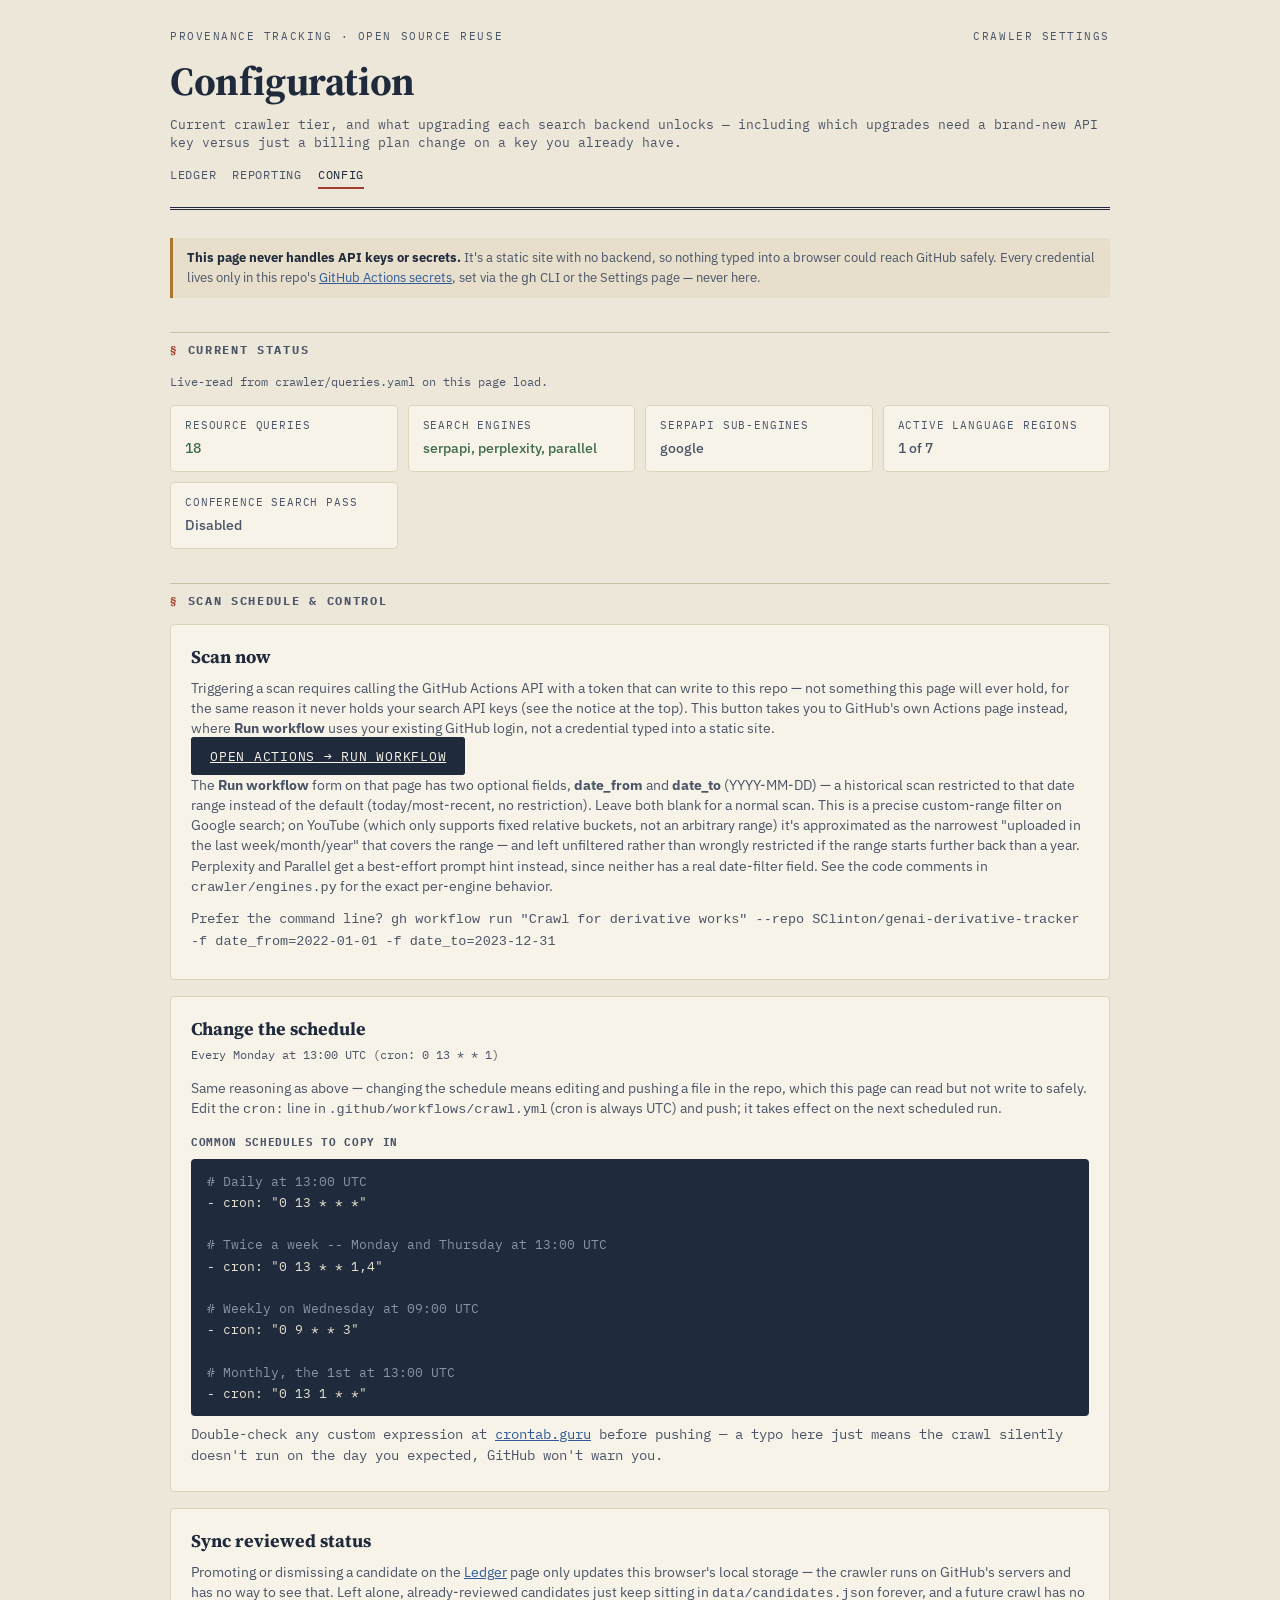
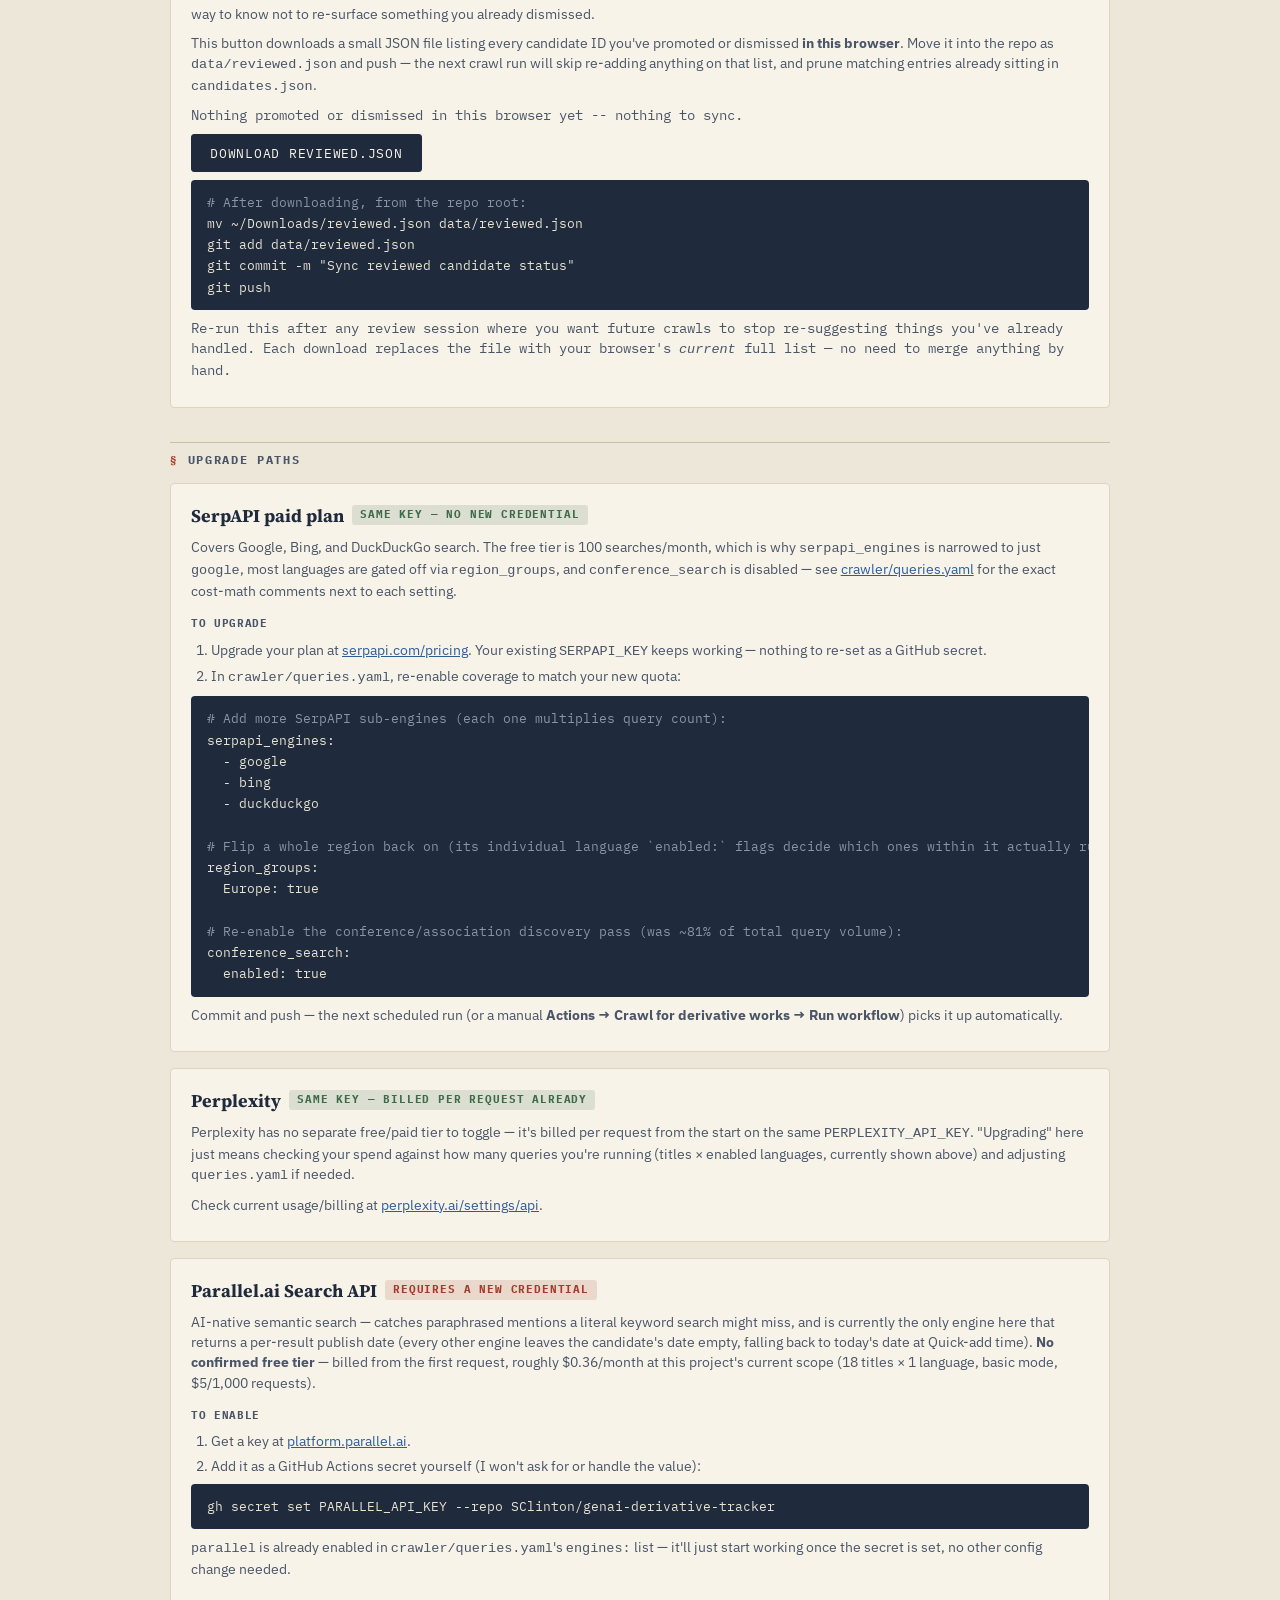
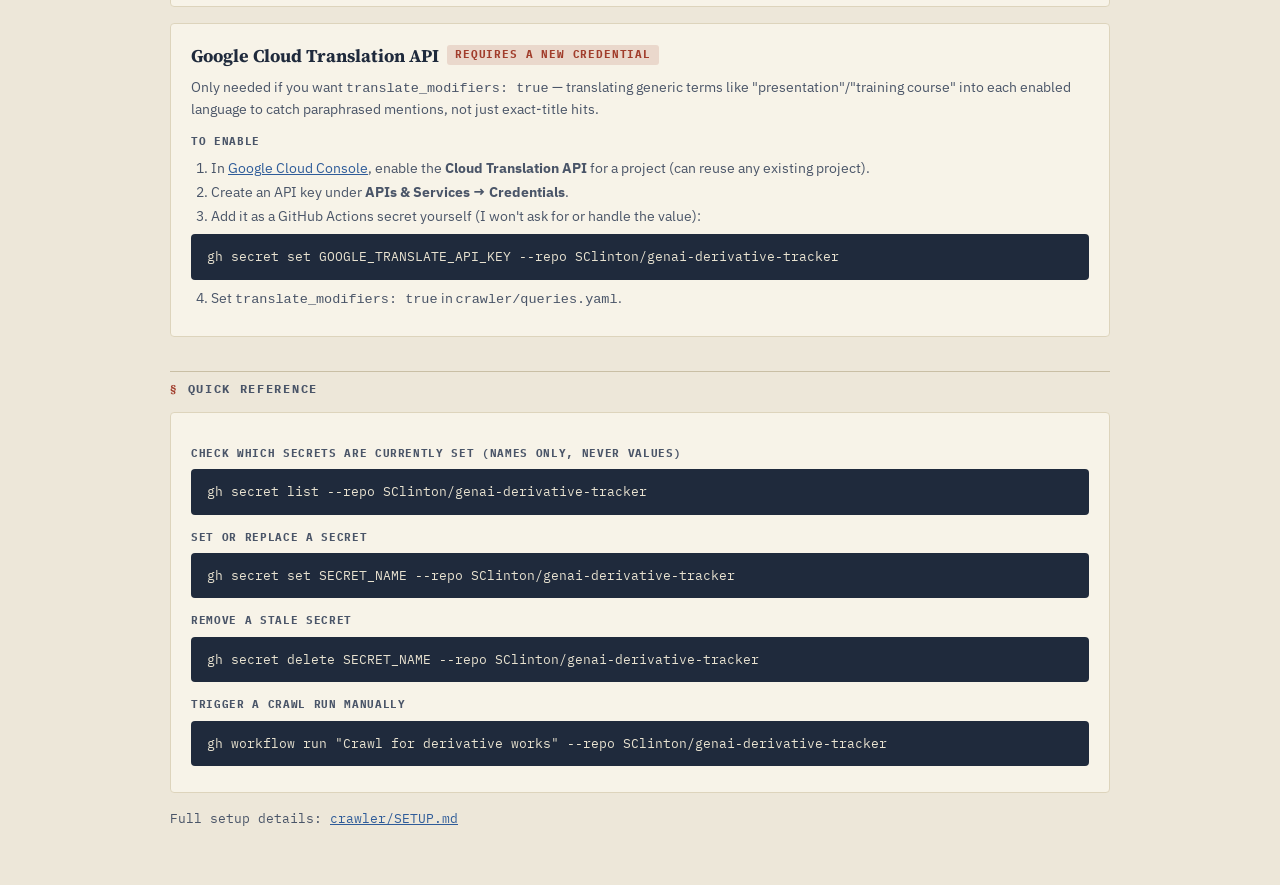
==== commit b3fd8820: "Sync reviewed (promoted/dismissed) status back to the crawler The ledger and promoted/dismissed deci" ====
--- a/config.html
+++ b/config.html
@@ -86,6 +86,33 @@
 <span class="comment"># Monthly, the 1st at 13:00 UTC</span>
 - cron: "0 13 1 * *"</div>
     <p class="subtitle">Double-check any custom expression at <a href="https://crontab.guru" target="_blank" rel="noopener">crontab.guru</a> before pushing &mdash; a typo here just means the crawl silently doesn't run on the day you expected, GitHub won't warn you.</p>
+  </div>
+
+  <div class="upgrade-card">
+    <h3>Sync reviewed status</h3>
+    <p>
+      Promoting or dismissing a candidate on the <a href="index.html">Ledger</a> page only updates
+      this browser's local storage &mdash; the crawler runs on GitHub's servers and has no way to
+      see that. Left alone, already-reviewed candidates just keep sitting in
+      <code>data/candidates.json</code> forever, and a future crawl has no way to know not to
+      re-surface something you already dismissed.
+    </p>
+    <p>
+      This button downloads a small JSON file listing every candidate ID you've promoted or
+      dismissed <b>in this browser</b>. Move it into the repo as <code>data/reviewed.json</code>
+      and push &mdash; the next crawl run will skip re-adding anything on that list, and prune
+      matching entries already sitting in <code>candidates.json</code>.
+    </p>
+    <p id="reviewedCount" class="count-line">Reading local review status&hellip;</p>
+    <p>
+      <button class="btn" id="syncReviewedBtn" type="button">Download reviewed.json</button>
+    </p>
+    <div class="code-block"><span class="comment"># After downloading, from the repo root:</span>
+mv ~/Downloads/reviewed.json data/reviewed.json
+git add data/reviewed.json
+git commit -m "Sync reviewed candidate status"
+git push</div>
+    <p class="subtitle">Re-run this after any review session where you want future crawls to stop re-suggesting things you've already handled. Each download replaces the file with your browser's <i>current</i> full list &mdash; no need to merge anything by hand.</p>
   </div>
 
   <h2 class="section">Upgrade paths</h2>
@@ -291,6 +318,38 @@
     .catch(() => {
       scheduleLine.innerHTML = 'Could not read the live schedule &mdash; check <a href="https://github.com/SClinton/genai-derivative-tracker/blob/main/.github/workflows/crawl.yml" target="_blank" rel="noopener">.github/workflows/crawl.yml</a> directly.';
     });
+
+  // ---- Sync reviewed status: same localStorage keys index.html uses ----
+  const DISMISSED_KEY = 'gsp-dismissed-candidates-v1';
+  const PROMOTED_KEY = 'gsp-promoted-candidates-v1';
+  function loadIdList(key){
+    try { return JSON.parse(localStorage.getItem(key) || '[]'); }
+    catch(e){ return []; }
+  }
+
+  const reviewedCount = document.getElementById('reviewedCount');
+  const promotedIds = loadIdList(PROMOTED_KEY);
+  const dismissedIds = loadIdList(DISMISSED_KEY);
+  reviewedCount.textContent = (promotedIds.length + dismissedIds.length) === 0
+    ? 'Nothing promoted or dismissed in this browser yet -- nothing to sync.'
+    : `${promotedIds.length} promoted, ${dismissedIds.length} dismissed in this browser.`;
+
+  document.getElementById('syncReviewedBtn').addEventListener('click', () => {
+    // Re-read at click time rather than reusing the values captured above --
+    // review status could have changed on the Ledger page in another tab
+    // since this page loaded.
+    const data = {
+      promoted: loadIdList(PROMOTED_KEY),
+      dismissed: loadIdList(DISMISSED_KEY),
+    };
+    const blob = new Blob([JSON.stringify(data, null, 2)], { type: 'application/json' });
+    const url = URL.createObjectURL(blob);
+    const a = document.createElement('a');
+    a.href = url;
+    a.download = 'reviewed.json';
+    a.click();
+    URL.revokeObjectURL(url);
+  });
 })();
 </script>
 </body>
